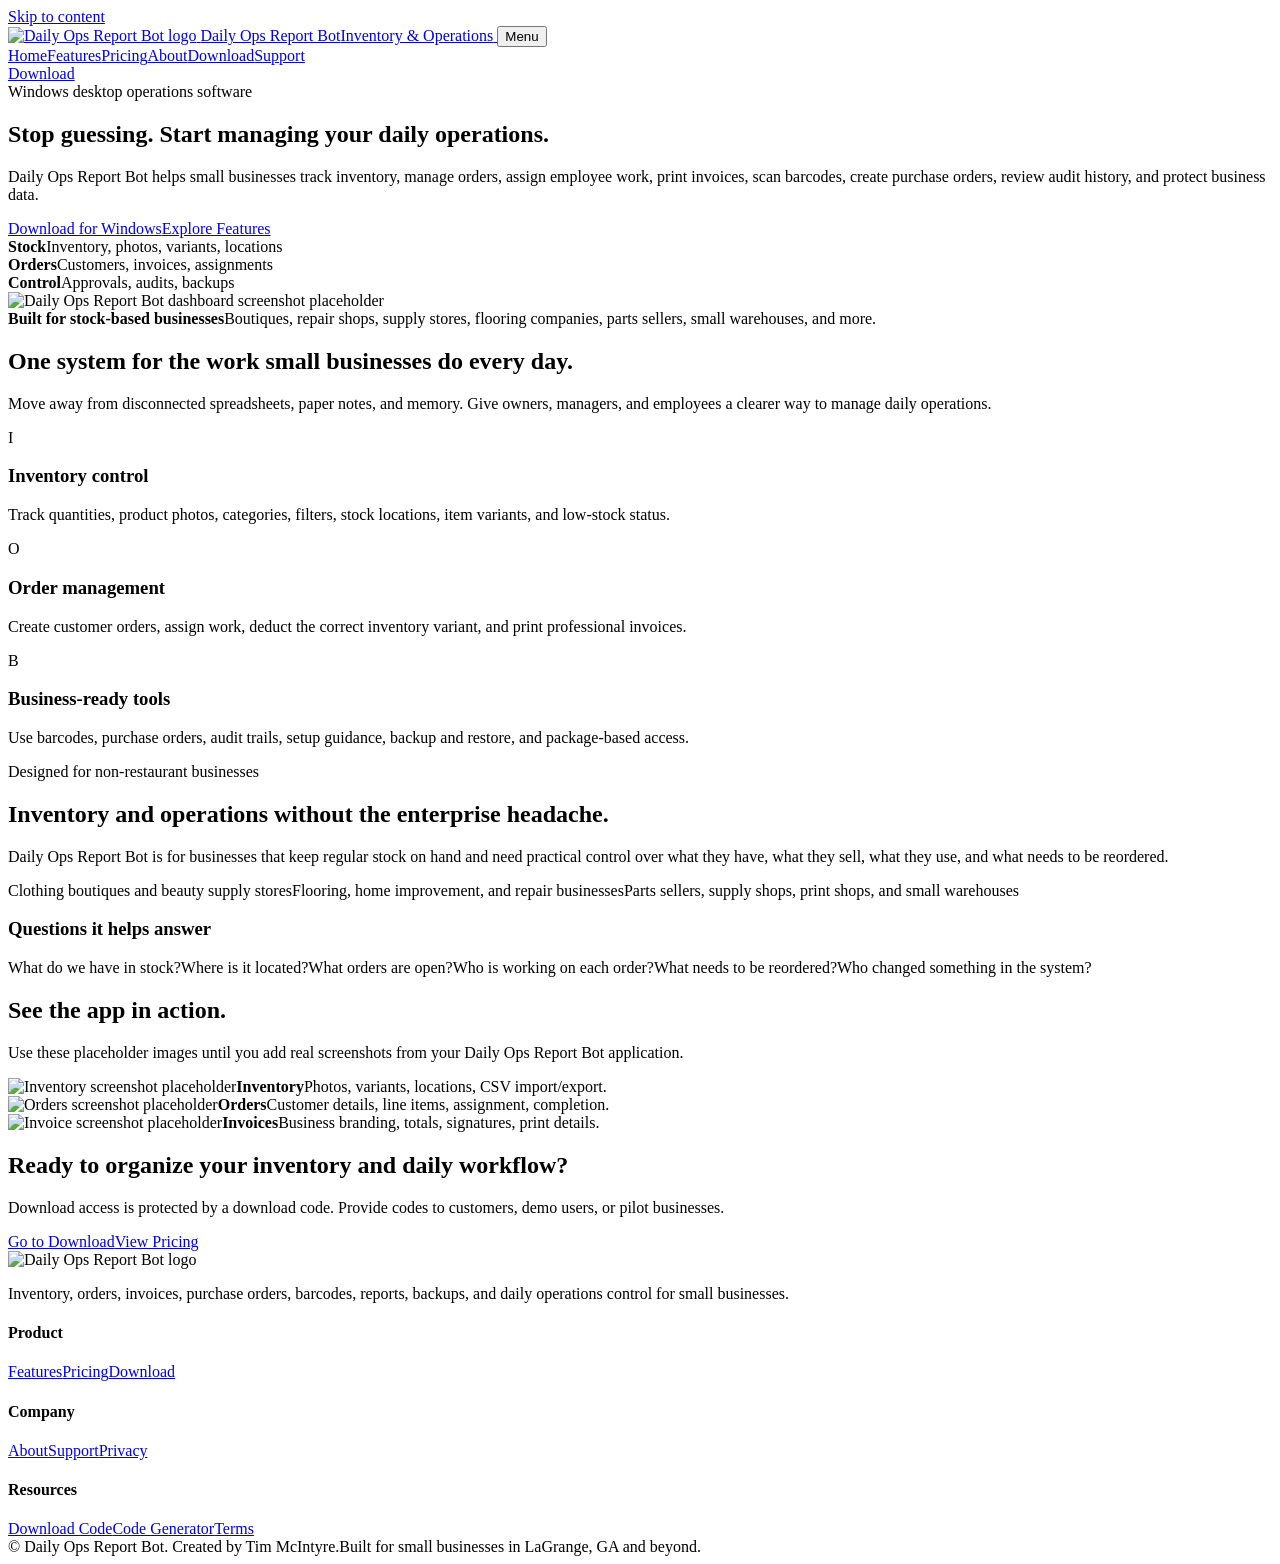
==== index.html @ d4c94088 "Add files via upload" ====
<!doctype html>
<html lang="en">
<head>
  <meta charset="utf-8">
  <meta name="viewport" content="width=device-width, initial-scale=1">
  <title>Inventory & Operations Management Software | Daily Ops Report Bot</title>
  <meta name="description" content="Daily Ops Report Bot is inventory and operations management software for small businesses that keep regular stock on hand.">
  <link rel="icon" href="assets/images/favicon.png">
  <link rel="stylesheet" href="assets/css/styles.css">
</head>
<body>
<a class="skip-link" href="#main">Skip to content</a>
<header class="site-header">
  <div class="container nav">
    <a class="brand" href="index.html" aria-label="Daily Ops Report Bot home">
      <img class="brand-logo" src="assets/images/daily-ops-report-bot-logo-transparent.png" alt="Daily Ops Report Bot logo">
      <span><span class="brand-name">Daily Ops Report Bot</span><span class="brand-sub">Inventory & Operations</span></span>
    </a>
    <button class="mobile-toggle" data-mobile-toggle aria-expanded="false" aria-controls="site-navigation">Menu</button>
    <nav class="nav-links" id="site-navigation" data-nav-links aria-label="Main navigation"><a href="index.html" class="active">Home</a><a href="features.html" class="">Features</a><a href="pricing.html" class="">Pricing</a><a href="about.html" class="">About</a><a href="download.html" class="">Download</a><a href="support.html" class="">Support</a></nav>
    <div class="nav-actions"><a class="btn small" href="download.html">Download</a></div>
  </div>
</header>
<main id="main">
<section class="hero">
  <div class="container hero-grid">
    <div>
      <span class="eyebrow">Windows desktop operations software</span>
      <h1>Stop guessing. Start managing your daily operations.</h1>
      <p class="lead">Daily Ops Report Bot helps small businesses track inventory, manage orders, assign employee work, print invoices, scan barcodes, create purchase orders, review audit history, and protect business data.</p>
      <div class="hero-actions"><a class="btn" href="download.html">Download for Windows</a><a class="btn secondary" href="features.html">Explore Features</a></div>
      <div class="hero-meta">
        <div class="meta-card"><strong>Stock</strong><span>Inventory, photos, variants, locations</span></div>
        <div class="meta-card"><strong>Orders</strong><span>Customers, invoices, assignments</span></div>
        <div class="meta-card"><strong>Control</strong><span>Approvals, audits, backups</span></div>
      </div>
    </div>
    <div class="product-frame">
      <div class="browser-bar"><span class="dot"></span><span class="dot"></span><span class="dot"></span></div>
      <div class="product-screen"><img class="screen-img" src="assets/images/screenshots/dashboard-placeholder.svg" alt="Daily Ops Report Bot dashboard screenshot placeholder"></div>
      <div class="floating-card"><strong>Built for stock-based businesses</strong><span>Boutiques, repair shops, supply stores, flooring companies, parts sellers, small warehouses, and more.</span></div>
    </div>
  </div>
</section>
<section>
  <div class="container">
    <div class="section-head"><h2>One system for the work small businesses do every day.</h2><p>Move away from disconnected spreadsheets, paper notes, and memory. Give owners, managers, and employees a clearer way to manage daily operations.</p></div>
    <div class="grid-3">
      <div class="card"><div class="icon">I</div><h3>Inventory control</h3><p>Track quantities, product photos, categories, filters, stock locations, item variants, and low-stock status.</p></div>
      <div class="card"><div class="icon">O</div><h3>Order management</h3><p>Create customer orders, assign work, deduct the correct inventory variant, and print professional invoices.</p></div>
      <div class="card"><div class="icon">B</div><h3>Business-ready tools</h3><p>Use barcodes, purchase orders, audit trails, setup guidance, backup and restore, and package-based access.</p></div>
    </div>
  </div>
</section>
<section class="dark-band">
  <div class="container grid-2">
    <div><span class="eyebrow">Designed for non-restaurant businesses</span><h2>Inventory and operations without the enterprise headache.</h2><p>Daily Ops Report Bot is for businesses that keep regular stock on hand and need practical control over what they have, what they sell, what they use, and what needs to be reordered.</p><div class="feature-list"><span class="check">Clothing boutiques and beauty supply stores</span><span class="check">Flooring, home improvement, and repair businesses</span><span class="check">Parts sellers, supply shops, print shops, and small warehouses</span></div></div>
    <div class="card"><h3>Questions it helps answer</h3><div class="feature-list"><span class="check">What do we have in stock?</span><span class="check">Where is it located?</span><span class="check">What orders are open?</span><span class="check">Who is working on each order?</span><span class="check">What needs to be reordered?</span><span class="check">Who changed something in the system?</span></div></div>
  </div>
</section>
<section>
  <div class="container">
    <div class="section-head"><h2>See the app in action.</h2><p>Use these placeholder images until you add real screenshots from your Daily Ops Report Bot application.</p></div>
    <div class="screenshot-grid">
      <div class="shot"><img src="assets/images/screenshots/inventory-placeholder.svg" alt="Inventory screenshot placeholder"><strong>Inventory</strong><span>Photos, variants, locations, CSV import/export.</span></div>
      <div class="shot"><img src="assets/images/screenshots/orders-placeholder.svg" alt="Orders screenshot placeholder"><strong>Orders</strong><span>Customer details, line items, assignment, completion.</span></div>
      <div class="shot"><img src="assets/images/screenshots/invoice-placeholder.svg" alt="Invoice screenshot placeholder"><strong>Invoices</strong><span>Business branding, totals, signatures, print details.</span></div>
    </div>
  </div>
</section>
<section class="cta"><div class="container cta-box"><div><h2>Ready to organize your inventory and daily workflow?</h2><p>Download access is protected by a download code. Provide codes to customers, demo users, or pilot businesses.</p></div><div class="cta-actions"><a class="btn" href="download.html">Go to Download</a><a class="btn secondary" href="pricing.html">View Pricing</a></div></div></section>
</main>
<footer class="site-footer">
  <div class="container">
    <div class="footer-grid">
      <div>
        <img class="footer-logo" src="assets/images/daily-ops-report-bot-logo-transparent.png" alt="Daily Ops Report Bot logo">
        <p>Inventory, orders, invoices, purchase orders, barcodes, reports, backups, and daily operations control for small businesses.</p>
      </div>
      <div><h4>Product</h4><a href="features.html">Features</a><a href="pricing.html">Pricing</a><a href="download.html">Download</a></div>
      <div><h4>Company</h4><a href="about.html">About</a><a href="support.html">Support</a><a href="privacy.html">Privacy</a></div>
      <div><h4>Resources</h4><a href="download.html#code-access">Download Code</a><a href="tools/code-generator.html">Code Generator</a><a href="terms.html">Terms</a></div>
    </div>
    <div class="footer-bottom"><span>© <span data-year></span> Daily Ops Report Bot. Created by Tim McIntyre.</span><span>Built for small businesses in LaGrange, GA and beyond.</span></div>
  </div>
</footer>
<script src="assets/js/site.js"></script>

</body>
</html>
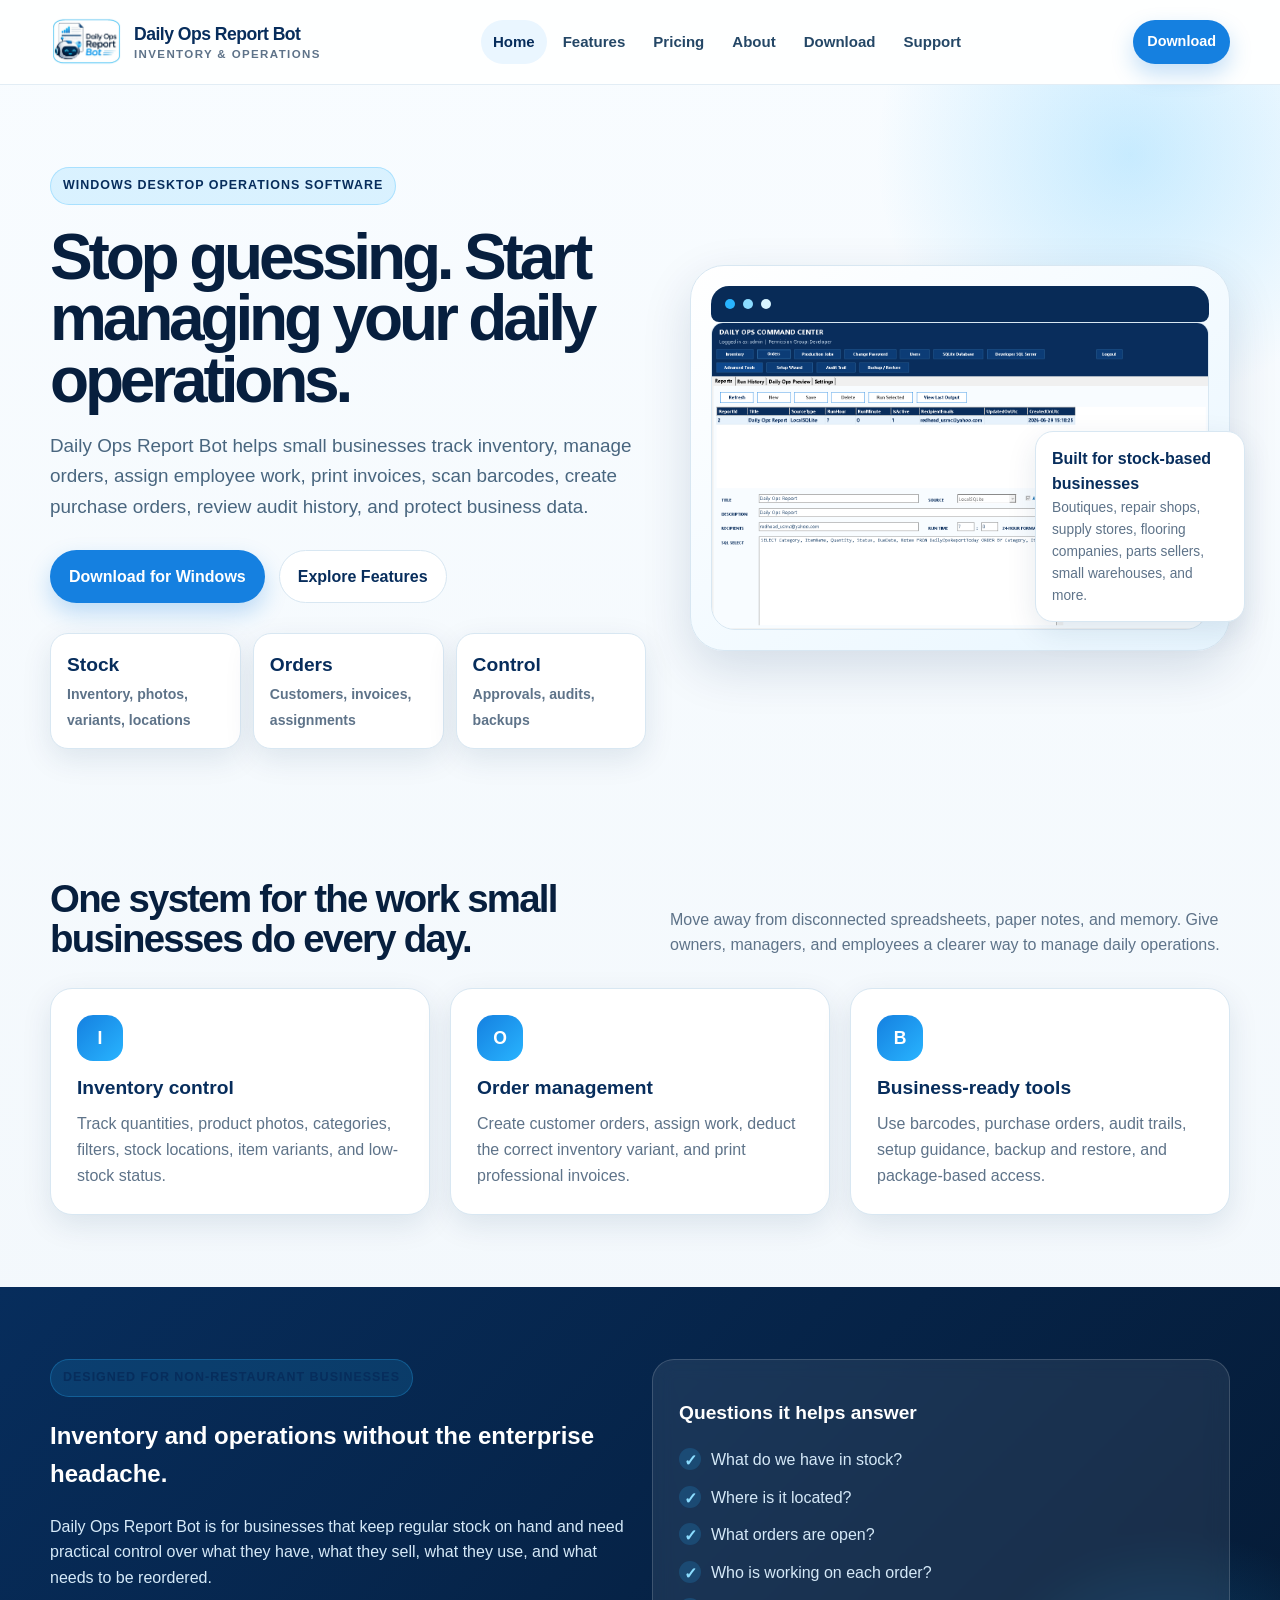
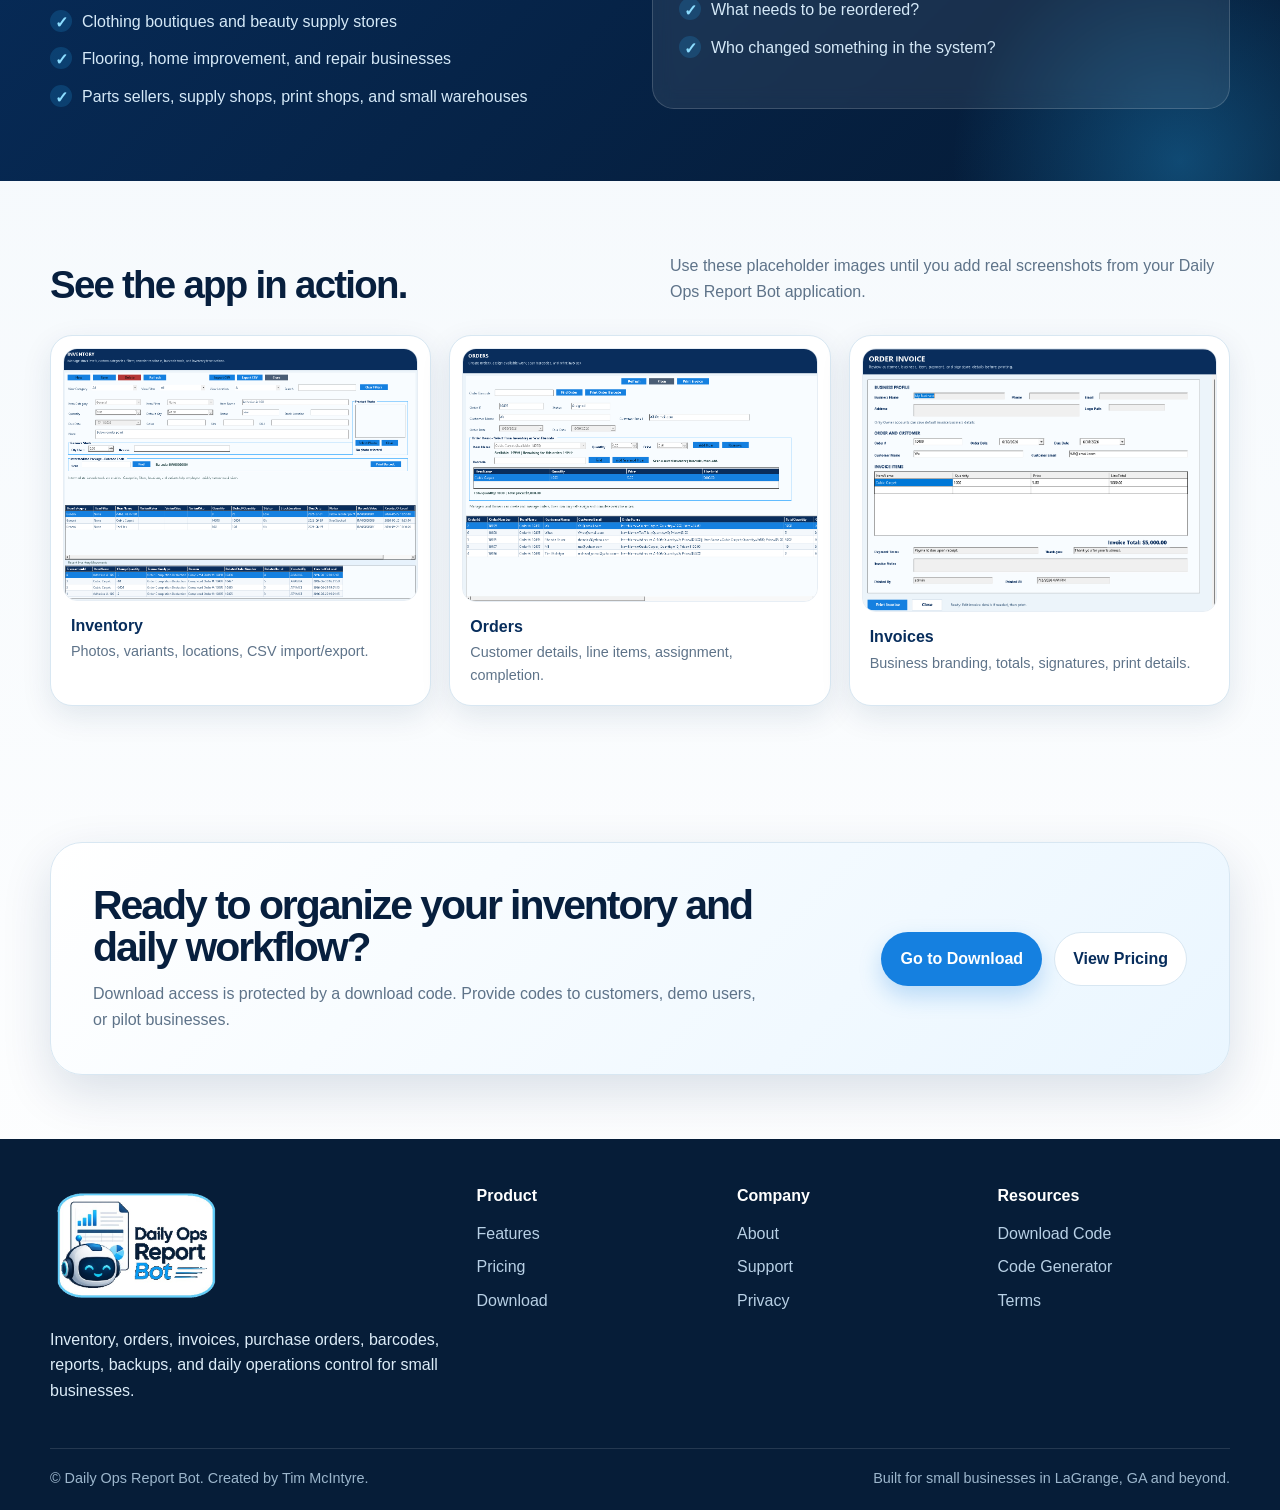
==== commit ed142ace: "Update screenshots for Daily Ops Report Bot" ====
--- a/index.html
+++ b/index.html
@@ -37,7 +37,7 @@
     </div>
     <div class="product-frame">
       <div class="browser-bar"><span class="dot"></span><span class="dot"></span><span class="dot"></span></div>
-      <div class="product-screen"><img class="screen-img" src="assets/images/screenshots/dashboard-placeholder.svg" alt="Daily Ops Report Bot dashboard screenshot placeholder"></div>
+      <div class="product-screen"><img class="screen-img" src="assets/images/screenshots/DORB Main.png" alt="Daily Ops Report Bot dashboard screenshot placeholder"></div>
       <div class="floating-card"><strong>Built for stock-based businesses</strong><span>Boutiques, repair shops, supply stores, flooring companies, parts sellers, small warehouses, and more.</span></div>
     </div>
   </div>
@@ -62,9 +62,9 @@
   <div class="container">
     <div class="section-head"><h2>See the app in action.</h2><p>Use these placeholder images until you add real screenshots from your Daily Ops Report Bot application.</p></div>
     <div class="screenshot-grid">
-      <div class="shot"><img src="assets/images/screenshots/inventory-placeholder.svg" alt="Inventory screenshot placeholder"><strong>Inventory</strong><span>Photos, variants, locations, CSV import/export.</span></div>
-      <div class="shot"><img src="assets/images/screenshots/orders-placeholder.svg" alt="Orders screenshot placeholder"><strong>Orders</strong><span>Customer details, line items, assignment, completion.</span></div>
-      <div class="shot"><img src="assets/images/screenshots/invoice-placeholder.svg" alt="Invoice screenshot placeholder"><strong>Invoices</strong><span>Business branding, totals, signatures, print details.</span></div>
+      <div class="shot"><img src="assets/images/screenshots/DORB Inventory.png" alt="Inventory screenshot placeholder"><strong>Inventory</strong><span>Photos, variants, locations, CSV import/export.</span></div>
+      <div class="shot"><img src="assets/images/screenshots/DORB Orders.png" alt="Orders screenshot placeholder"><strong>Orders</strong><span>Customer details, line items, assignment, completion.</span></div>
+      <div class="shot"><img src="assets/images/screenshots/DORB Invoice.png" alt="Invoice screenshot placeholder"><strong>Invoices</strong><span>Business branding, totals, signatures, print details.</span></div>
     </div>
   </div>
 </section>
@@ -87,4 +87,4 @@
 <script src="assets/js/site.js"></script>
 
 </body>
-</html>+</html>
--- a/assets/css/styles.css
+++ b/assets/css/styles.css
@@ -0,0 +1,49 @@
+:root{
+  --navy:#072d5c;
+  --navy-2:#0b3b78;
+  --blue:#1580e0;
+  --cyan:#28b4ff;
+  --sky:#eaf6ff;
+  --page:#f3f8fc;
+  --card:#ffffff;
+  --line:#d8e7f2;
+  --text:#17324f;
+  --muted:#5e7389;
+  --success:#16a06b;
+  --warning:#d9890d;
+  --danger:#b94343;
+  --shadow:0 18px 50px rgba(7,45,92,.14);
+  --shadow-soft:0 10px 30px rgba(7,45,92,.10);
+  --radius:22px;
+  --radius-sm:14px;
+  --max:1180px;
+}
+*{box-sizing:border-box}
+html{scroll-behavior:smooth}
+body{
+  margin:0;
+  font-family:Inter,Segoe UI,Roboto,Arial,sans-serif;
+  color:var(--text);
+  background:linear-gradient(180deg,#f8fcff 0%,var(--page) 44%,#fff 100%);
+  line-height:1.6;
+}
+a{color:inherit;text-decoration:none}
+img{max-width:100%;display:block}
+.container{width:min(var(--max),calc(100% - 42px));margin:0 auto}
+.skip-link{position:absolute;left:-9999px;top:auto;width:1px;height:1px;overflow:hidden}
+.skip-link:focus{left:16px;top:16px;width:auto;height:auto;background:#fff;padding:12px 16px;border-radius:12px;z-index:1000;box-shadow:var(--shadow)}
+.site-header{position:sticky;top:0;z-index:50;background:rgba(255,255,255,.86);backdrop-filter:blur(18px);border-bottom:1px solid rgba(216,231,242,.75)}
+.nav{height:84px;display:flex;align-items:center;justify-content:space-between;gap:22px}
+.brand{display:flex;align-items:center;gap:12px;font-weight:800;color:var(--navy)}
+.brand-logo{width:72px;height:auto}.brand-mark{width:42px}.brand-name{letter-spacing:-.03em;font-size:1.1rem;white-space:nowrap}.brand-sub{display:block;font-size:.72rem;letter-spacing:.12em;text-transform:uppercase;color:var(--muted);font-weight:700;margin-top:-3px}
+.nav-links{display:flex;align-items:center;gap:4px}.nav-links a{padding:10px 12px;border-radius:999px;color:#244766;font-weight:700;font-size:.94rem}.nav-links a:hover,.nav-links a.active{background:var(--sky);color:var(--navy)}
+.nav-actions{display:flex;align-items:center;gap:10px}.mobile-toggle{display:none;border:0;background:var(--sky);color:var(--navy);font-weight:900;border-radius:12px;padding:10px 12px}
+.btn{display:inline-flex;align-items:center;justify-content:center;gap:10px;padding:13px 18px;border-radius:999px;background:var(--blue);color:white;font-weight:800;border:1px solid transparent;box-shadow:0 10px 22px rgba(21,128,224,.25);cursor:pointer;transition:.18s ease}.btn:hover{transform:translateY(-1px);box-shadow:0 14px 28px rgba(21,128,224,.32)}.btn.secondary{background:white;color:var(--navy);border-color:var(--line);box-shadow:none}.btn.secondary:hover{background:var(--sky)}.btn.dark{background:var(--navy)}.btn.ghost{background:transparent;color:var(--navy);border-color:rgba(7,45,92,.2);box-shadow:none}.btn.small{padding:9px 13px;font-size:.9rem}.btn.full{width:100%}
+.hero{position:relative;overflow:hidden;padding:82px 0 58px}.hero:before{content:"";position:absolute;inset:-220px -140px auto auto;width:580px;height:580px;background:radial-gradient(circle,rgba(40,180,255,.23),transparent 62%);pointer-events:none}.hero-grid{display:grid;grid-template-columns:1.05fr .95fr;gap:44px;align-items:center}.eyebrow{display:inline-flex;align-items:center;gap:9px;color:var(--navy);font-weight:900;letter-spacing:.08em;text-transform:uppercase;font-size:.78rem;background:rgba(40,180,255,.14);border:1px solid rgba(40,180,255,.28);padding:8px 12px;border-radius:999px}.hero h1,.page-hero h1{font-size:clamp(2.4rem,5vw,5.1rem);line-height:.96;letter-spacing:-.065em;margin:22px 0 20px;color:#071f3e}.hero p.lead,.page-hero p{font-size:1.18rem;color:#49667f;max-width:660px;margin:0 0 28px}.hero-actions{display:flex;gap:14px;flex-wrap:wrap}.hero-meta{display:grid;grid-template-columns:repeat(3,1fr);gap:12px;margin-top:30px}.meta-card{background:white;border:1px solid var(--line);border-radius:18px;padding:16px;box-shadow:var(--shadow-soft)}.meta-card strong{display:block;color:var(--navy);font-size:1.2rem}.meta-card span{font-size:.88rem;color:var(--muted);font-weight:700}
+.product-frame{position:relative;background:linear-gradient(145deg,#fff,#e8f6ff);border:1px solid var(--line);border-radius:34px;padding:20px;box-shadow:var(--shadow)}.browser-bar{height:36px;background:#082b57;border-radius:18px 18px 8px 8px;display:flex;gap:8px;align-items:center;padding:0 14px}.dot{width:10px;height:10px;border-radius:50%;background:#28b4ff}.dot:nth-child(2){background:#8bdcff}.dot:nth-child(3){background:#d8f4ff}.product-screen{background:#f8fcff;border:1px solid var(--line);border-radius:12px 12px 24px 24px;overflow:hidden}.screen-img{width:100%;border-radius:0}.floating-card{position:absolute;right:-16px;bottom:28px;background:white;border:1px solid var(--line);box-shadow:var(--shadow-soft);border-radius:18px;padding:14px 16px;max-width:210px}.floating-card strong{color:var(--navy)}.floating-card span{display:block;font-size:.86rem;color:var(--muted)}
+section{padding:72px 0}.section-head{display:flex;justify-content:space-between;gap:24px;align-items:end;margin-bottom:30px}.section-head h2{font-size:clamp(2rem,3vw,3rem);line-height:1.02;letter-spacing:-.045em;margin:0;color:#071f3e}.section-head p{max-width:560px;color:var(--muted);margin:0}.grid-3{display:grid;grid-template-columns:repeat(3,1fr);gap:20px}.grid-2{display:grid;grid-template-columns:repeat(2,1fr);gap:24px}.card{background:var(--card);border:1px solid var(--line);border-radius:var(--radius);padding:26px;box-shadow:var(--shadow-soft)}.card h3{margin:12px 0 8px;color:var(--navy);font-size:1.2rem}.card p{color:var(--muted);margin:0}.icon{width:46px;height:46px;border-radius:16px;background:linear-gradient(135deg,var(--blue),var(--cyan));display:grid;place-items:center;color:#fff;font-weight:900;font-size:1.1rem}.feature-list{display:grid;gap:12px;margin:18px 0 0}.check{display:flex;gap:10px;align-items:flex-start;color:#365774}.check:before{content:"✓";display:grid;place-items:center;min-width:22px;width:22px;height:22px;border-radius:50%;background:#dcf7ee;color:#0b8f5d;font-weight:900;margin-top:1px}.dark-band{background:linear-gradient(135deg,var(--navy),#051a34);color:white;position:relative;overflow:hidden}.dark-band:before{content:"";position:absolute;inset:auto -160px -240px auto;width:520px;height:520px;background:radial-gradient(circle,rgba(40,180,255,.30),transparent 62%)}.dark-band h2,.dark-band h3{color:white}.dark-band p,.dark-band .check{color:#d5e9f8}.dark-band .card{background:rgba(255,255,255,.08);border-color:rgba(255,255,255,.16);box-shadow:none;backdrop-filter:blur(10px)}.dark-band .check:before{background:rgba(40,180,255,.18);color:#8cddff}
+.screenshot-grid{display:grid;grid-template-columns:repeat(3,1fr);gap:18px}.shot{background:white;border:1px solid var(--line);border-radius:22px;padding:12px;box-shadow:var(--shadow-soft)}.shot img{border-radius:14px;border:1px solid #e7eef5}.shot strong{display:block;margin:12px 8px 2px;color:var(--navy)}.shot span{display:block;margin:0 8px 6px;color:var(--muted);font-size:.9rem}.pricing{display:grid;grid-template-columns:repeat(3,1fr);gap:20px}.price-card{position:relative;background:white;border:1px solid var(--line);border-radius:28px;padding:28px;box-shadow:var(--shadow-soft)}.price-card.featured{border:2px solid var(--cyan);transform:translateY(-8px);box-shadow:var(--shadow)}.price-badge{position:absolute;top:18px;right:18px;background:#e5f7ff;color:var(--navy);font-size:.76rem;font-weight:900;border-radius:999px;padding:7px 10px;text-transform:uppercase}.price{font-size:2.6rem;font-weight:900;letter-spacing:-.05em;color:#071f3e}.price span{font-size:1rem;color:var(--muted);letter-spacing:0}.price-card ul{padding:0;margin:20px 0;list-style:none;display:grid;gap:10px;color:#365774}.price-card li:before{content:"✓";color:var(--success);font-weight:900;margin-right:8px}
+.cta{padding:64px 0}.cta-box{background:linear-gradient(135deg,#fff,#eaf6ff);border:1px solid var(--line);border-radius:32px;padding:42px;box-shadow:var(--shadow);display:grid;grid-template-columns:1.25fr .75fr;gap:28px;align-items:center}.cta h2{font-size:clamp(2rem,3.2vw,3.4rem);line-height:1.02;letter-spacing:-.05em;margin:0 0 12px;color:#071f3e}.cta p{color:var(--muted);margin:0}.cta-actions{display:flex;gap:12px;justify-content:flex-end;flex-wrap:wrap}.page-hero{padding:70px 0 34px;background:radial-gradient(circle at top right,rgba(40,180,255,.18),transparent 36%)}.breadcrumb{display:inline-flex;gap:8px;font-weight:800;color:var(--muted);font-size:.88rem}.content{padding:44px 0 72px}.prose{max-width:860px}.prose h2{color:#071f3e;font-size:2rem;letter-spacing:-.035em;margin:38px 0 10px}.prose p,.prose li{color:#4f687d}.timeline{display:grid;gap:18px}.timeline-item{display:grid;grid-template-columns:120px 1fr;gap:18px;padding:18px;border:1px solid var(--line);background:white;border-radius:18px}.timeline-item strong{color:var(--navy)}
+.download-panel{max-width:880px;margin:0 auto;background:white;border:1px solid var(--line);border-radius:28px;padding:28px;box-shadow:var(--shadow)}.code-box{display:grid;grid-template-columns:1fr auto;gap:12px;margin:18px 0}.input{width:100%;height:50px;border:1px solid var(--line);border-radius:14px;padding:0 14px;font:inherit;color:var(--text);background:#fff}.input:focus{outline:3px solid rgba(40,180,255,.18);border-color:var(--cyan)}.unlock-result{display:none;margin-top:18px;padding:18px;border-radius:18px;background:#ecfff8;border:1px solid #b6ecd9;color:#145d43}.unlock-result.visible{display:block}.error{display:none;margin-top:14px;color:#8a2f2f;background:#fff0f0;border:1px solid #ffd2d2;border-radius:14px;padding:12px}.error.visible{display:block}.notice{background:#fff9e8;border:1px solid #f4d58a;color:#684b08;border-radius:16px;padding:14px 16px;margin:18px 0}.site-footer{background:#061d38;color:#dcecf8;padding:44px 0 20px}.footer-grid{display:grid;grid-template-columns:1.2fr repeat(3,.7fr);gap:28px}.footer-logo{width:170px;margin-bottom:12px}.site-footer h4{margin:0 0 12px;color:white}.site-footer a{display:block;color:#b8d0e5;margin:8px 0}.site-footer a:hover{color:white}.footer-bottom{border-top:1px solid rgba(255,255,255,.12);margin-top:28px;padding-top:18px;display:flex;justify-content:space-between;gap:12px;color:#9cb6cc;font-size:.9rem}.table{width:100%;border-collapse:collapse;background:white;border:1px solid var(--line);border-radius:18px;overflow:hidden;box-shadow:var(--shadow-soft)}.table th,.table td{text-align:left;padding:14px;border-bottom:1px solid var(--line)}.table th{background:#f0f8ff;color:var(--navy)}.tool-box{max-width:880px;background:white;border:1px solid var(--line);border-radius:24px;padding:24px;box-shadow:var(--shadow-soft)}textarea.input{min-height:160px;padding:14px;resize:vertical}.copy-row{display:flex;gap:12px;align-items:center;flex-wrap:wrap}.badge{display:inline-flex;align-items:center;padding:6px 10px;border-radius:999px;background:#edf8ff;color:var(--navy);font-weight:900;font-size:.76rem;text-transform:uppercase;letter-spacing:.08em}
+@media(max-width:980px){.hero-grid,.grid-3,.pricing,.screenshot-grid,.footer-grid,.cta-box{grid-template-columns:1fr}.grid-2{grid-template-columns:1fr}.price-card.featured{transform:none}.section-head{display:block}.section-head p{margin-top:12px}.hero-meta{grid-template-columns:1fr 1fr}.cta-actions{justify-content:flex-start}.nav-links{position:absolute;left:20px;right:20px;top:78px;background:white;border:1px solid var(--line);border-radius:18px;box-shadow:var(--shadow-soft);padding:14px;display:none;flex-direction:column;align-items:stretch}.nav-links.open{display:flex}.mobile-toggle{display:block}.nav-actions .btn{display:none}}
+@media(max-width:620px){.container{width:min(100% - 28px,var(--max))}.hero{padding-top:48px}.hero-meta{grid-template-columns:1fr}.code-box{grid-template-columns:1fr}.footer-bottom{display:block}.brand-logo{width:54px}.brand-name{font-size:.98rem}.timeline-item{grid-template-columns:1fr}.hero h1,.page-hero h1{font-size:2.55rem}.nav{height:76px}.floating-card{position:static;margin-top:14px}.product-frame{padding:12px;border-radius:24px}.card,.price-card,.download-panel,.cta-box{padding:22px}}
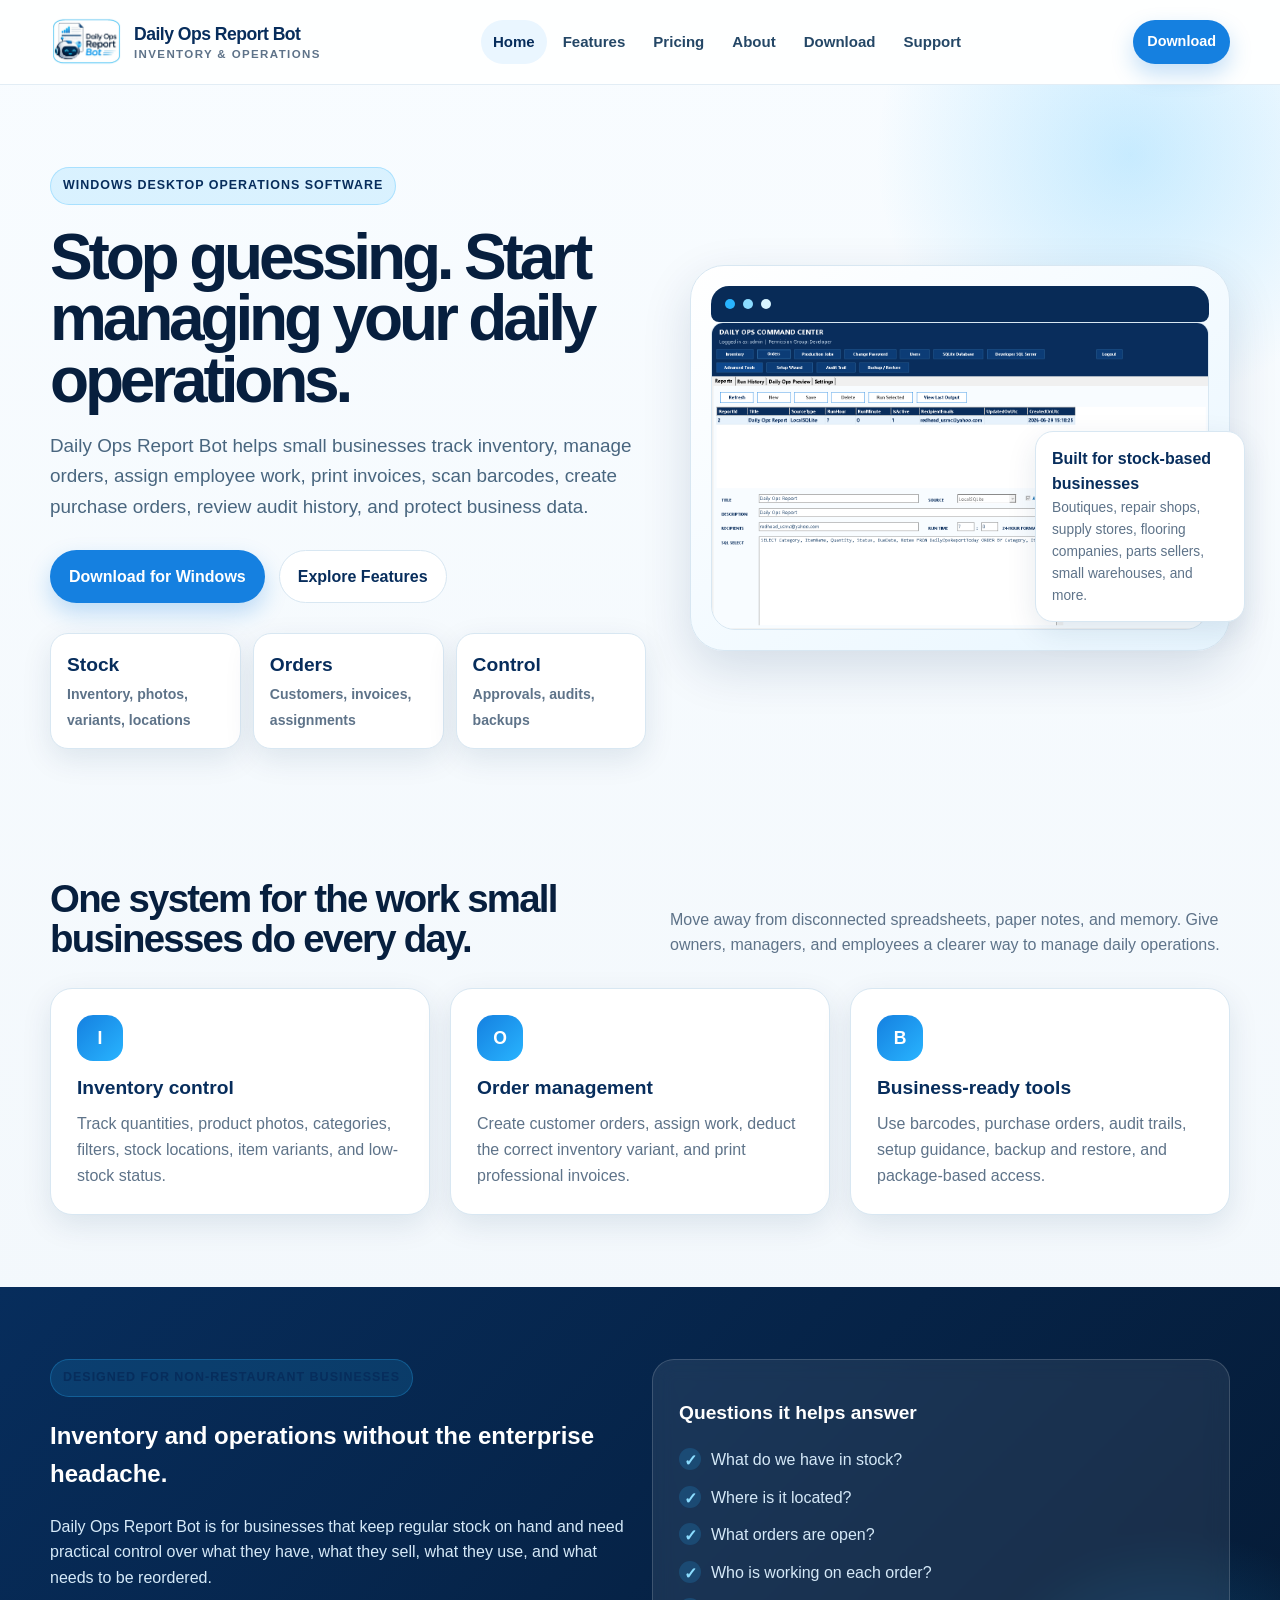
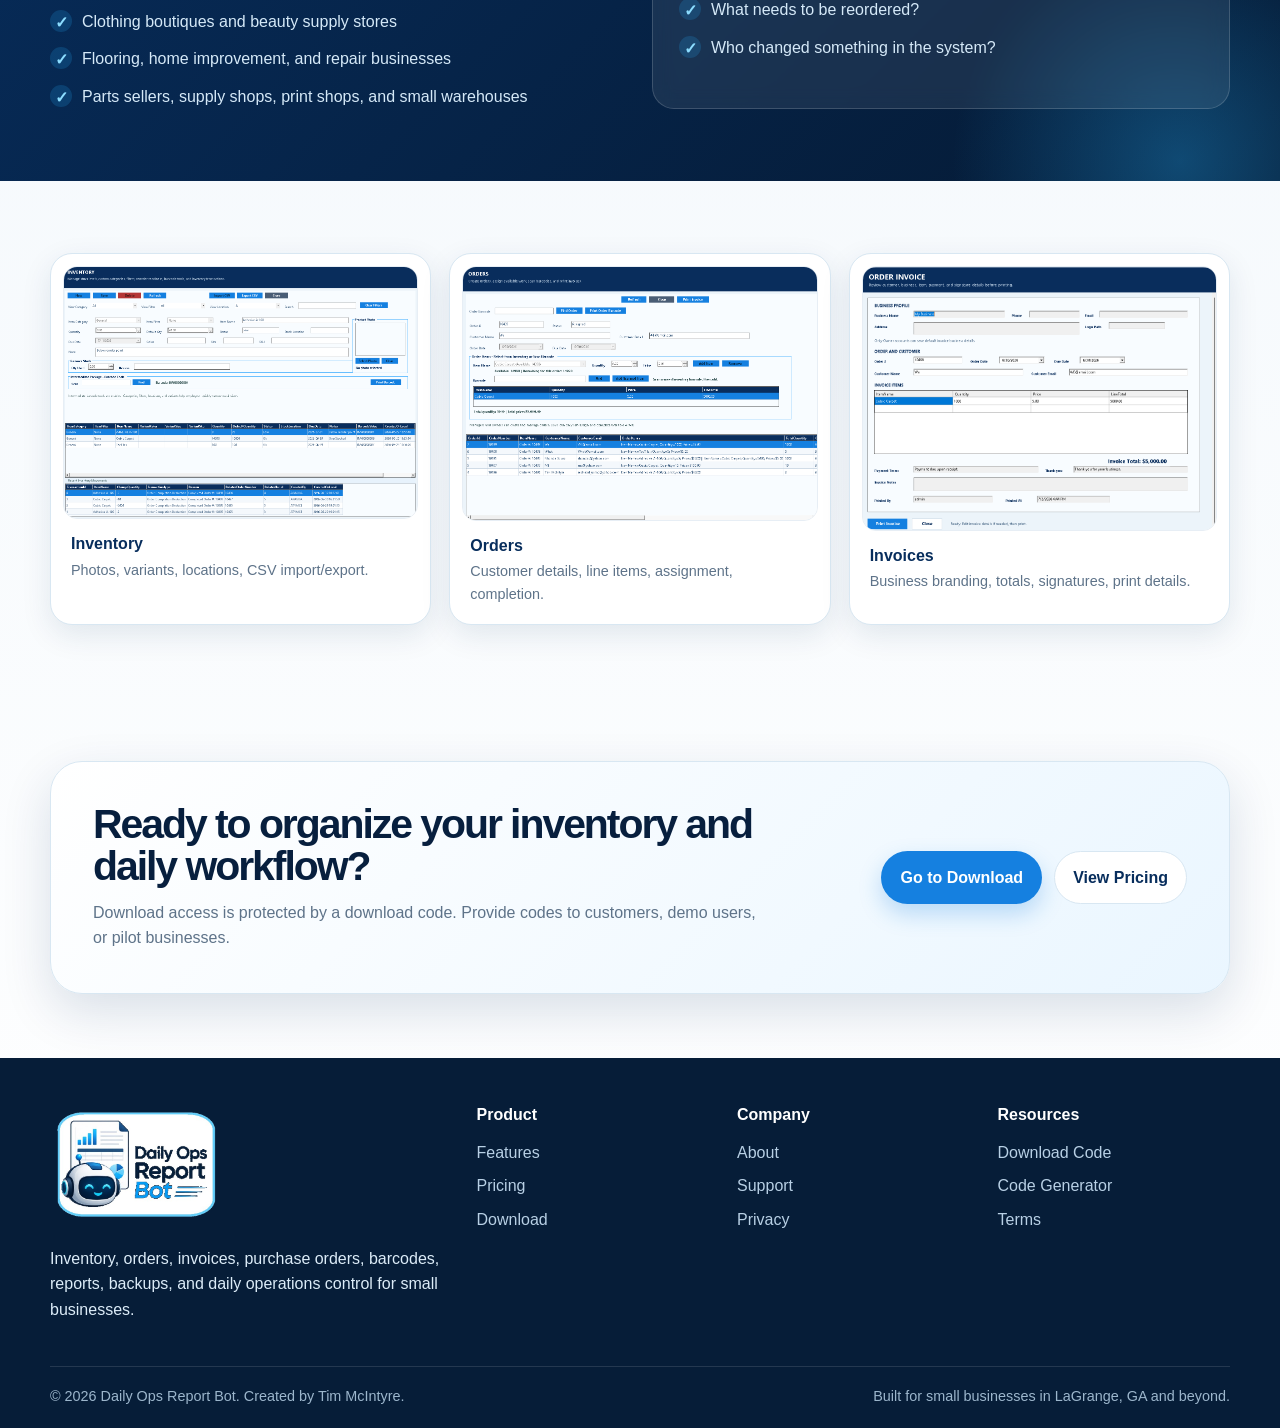
==== commit f9cbe0aa: "Update index.html" ====
--- a/index.html
+++ b/index.html
@@ -60,7 +60,7 @@
 </section>
 <section>
   <div class="container">
-    <div class="section-head"><h2>See the app in action.</h2><p>Use these placeholder images until you add real screenshots from your Daily Ops Report Bot application.</p></div>
+    <!--<div class="section-head"><h2>See the app in action.</h2><p>Use these placeholder images until you add real screenshots from your Daily Ops Report Bot application.</p></div>-->
     <div class="screenshot-grid">
       <div class="shot"><img src="assets/images/screenshots/DORB Inventory.png" alt="Inventory screenshot placeholder"><strong>Inventory</strong><span>Photos, variants, locations, CSV import/export.</span></div>
       <div class="shot"><img src="assets/images/screenshots/DORB Orders.png" alt="Orders screenshot placeholder"><strong>Orders</strong><span>Customer details, line items, assignment, completion.</span></div>
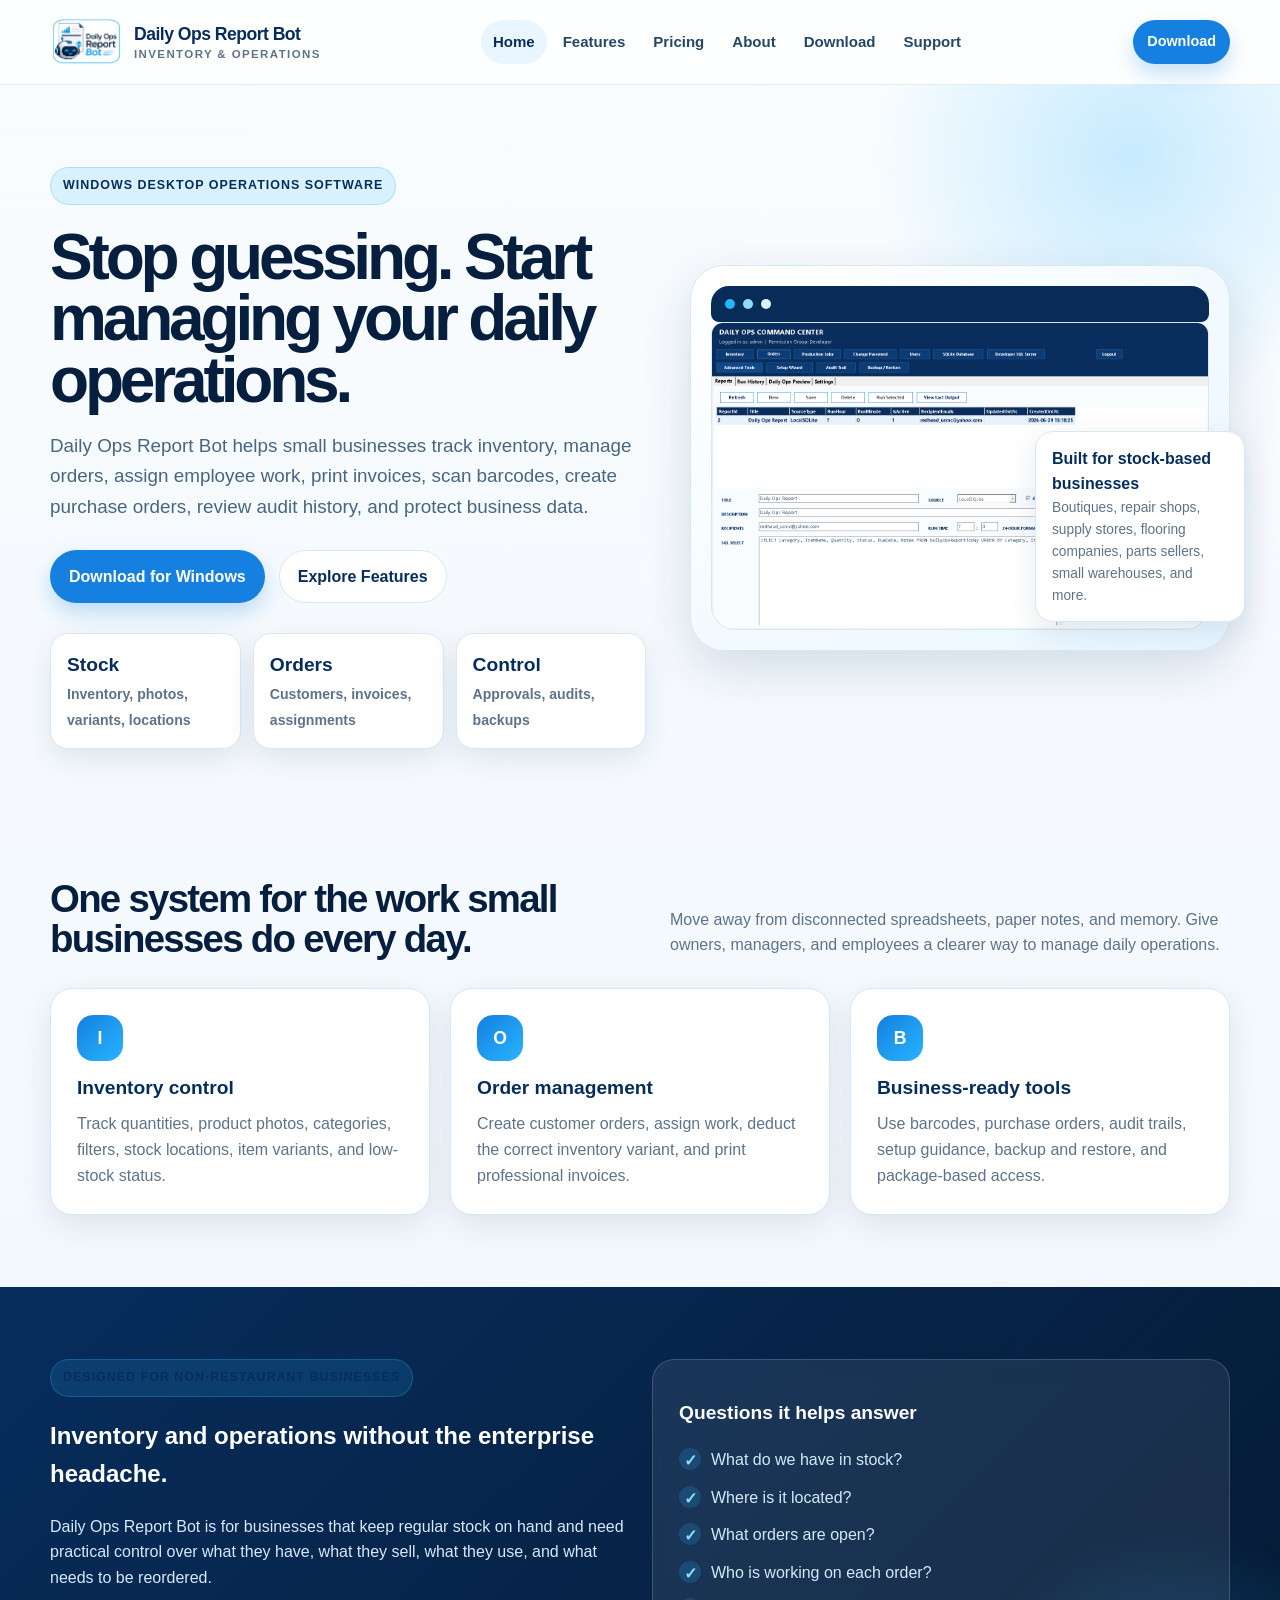
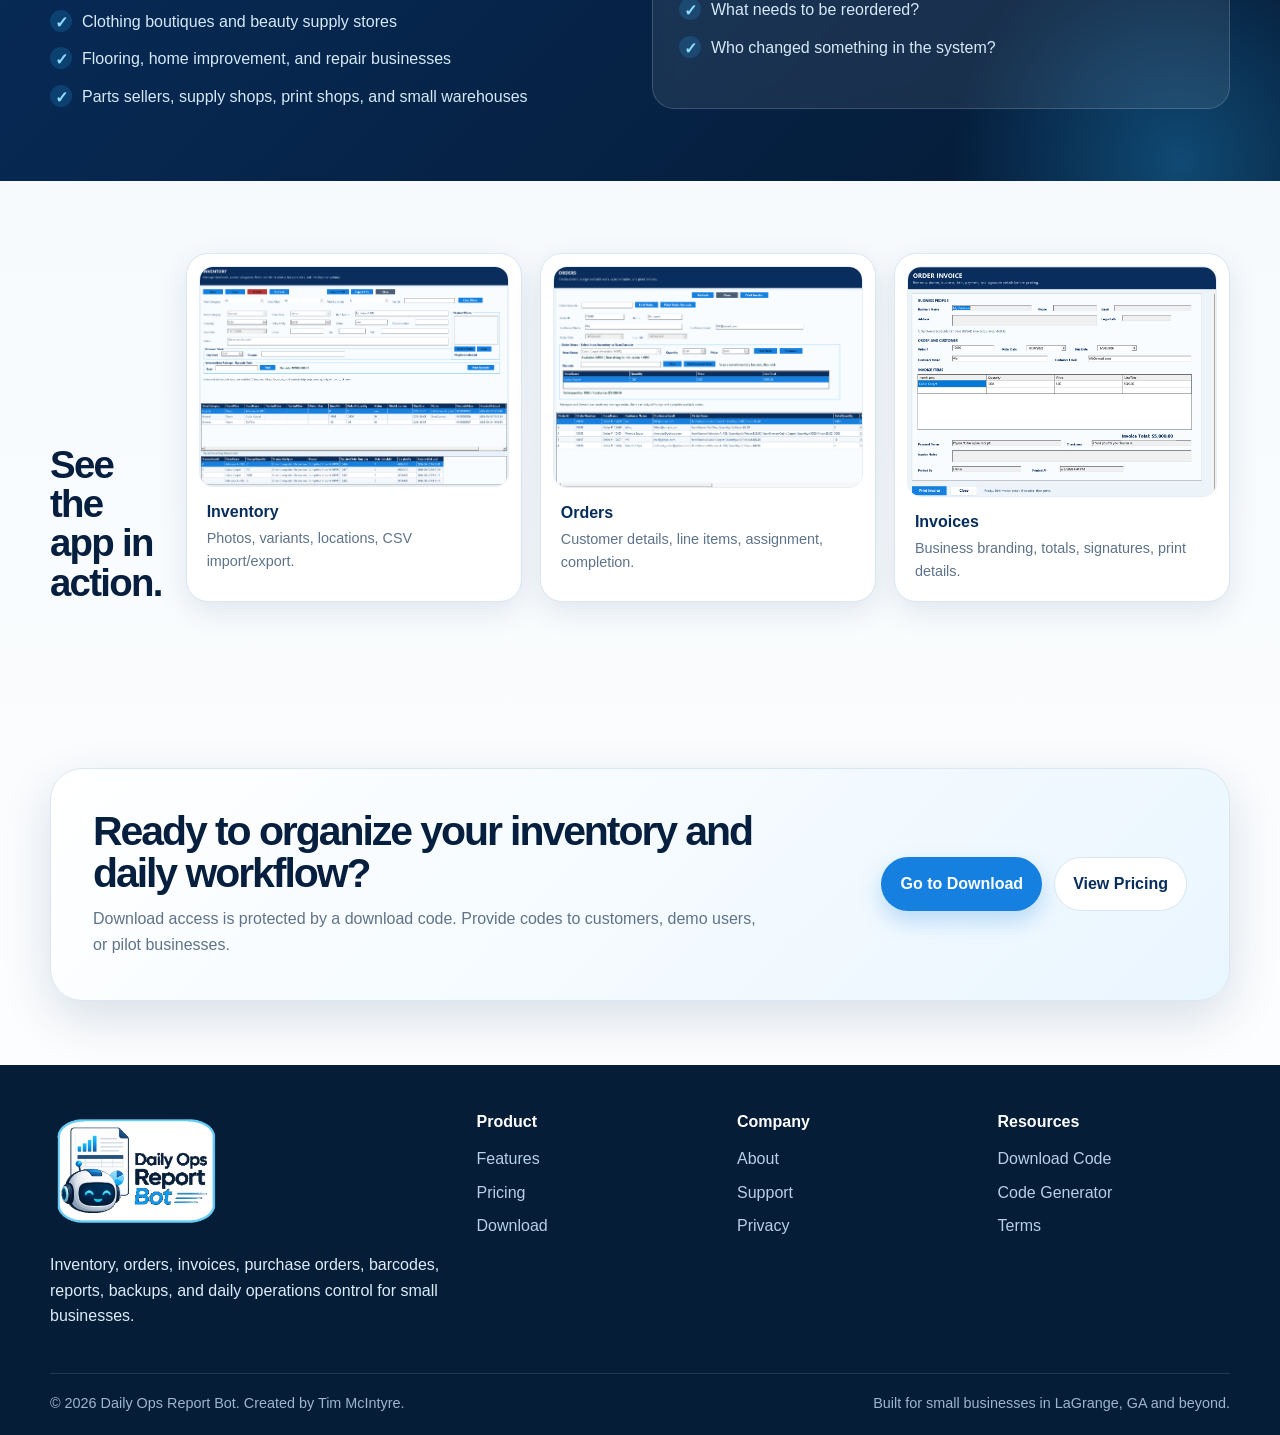
==== commit 8dbbbe4f: "Uncomment section head in index.html Uncommented the section head in the HTML file while keeping the" ====
--- a/index.html
+++ b/index.html
@@ -60,7 +60,7 @@
 </section>
 <section>
   <div class="container">
-    <!--<div class="section-head"><h2>See the app in action.</h2><p>Use these placeholder images until you add real screenshots from your Daily Ops Report Bot application.</p></div>-->
+    <div class="section-head"><h2>See the app in action.</h2><!--<p>Use these placeholder images until you add real screenshots from your Daily Ops Report Bot application.</p></div>-->
     <div class="screenshot-grid">
       <div class="shot"><img src="assets/images/screenshots/DORB Inventory.png" alt="Inventory screenshot placeholder"><strong>Inventory</strong><span>Photos, variants, locations, CSV import/export.</span></div>
       <div class="shot"><img src="assets/images/screenshots/DORB Orders.png" alt="Orders screenshot placeholder"><strong>Orders</strong><span>Customer details, line items, assignment, completion.</span></div>
@@ -85,6 +85,5 @@
   </div>
 </footer>
 <script src="assets/js/site.js"></script>
-
 </body>
 </html>
